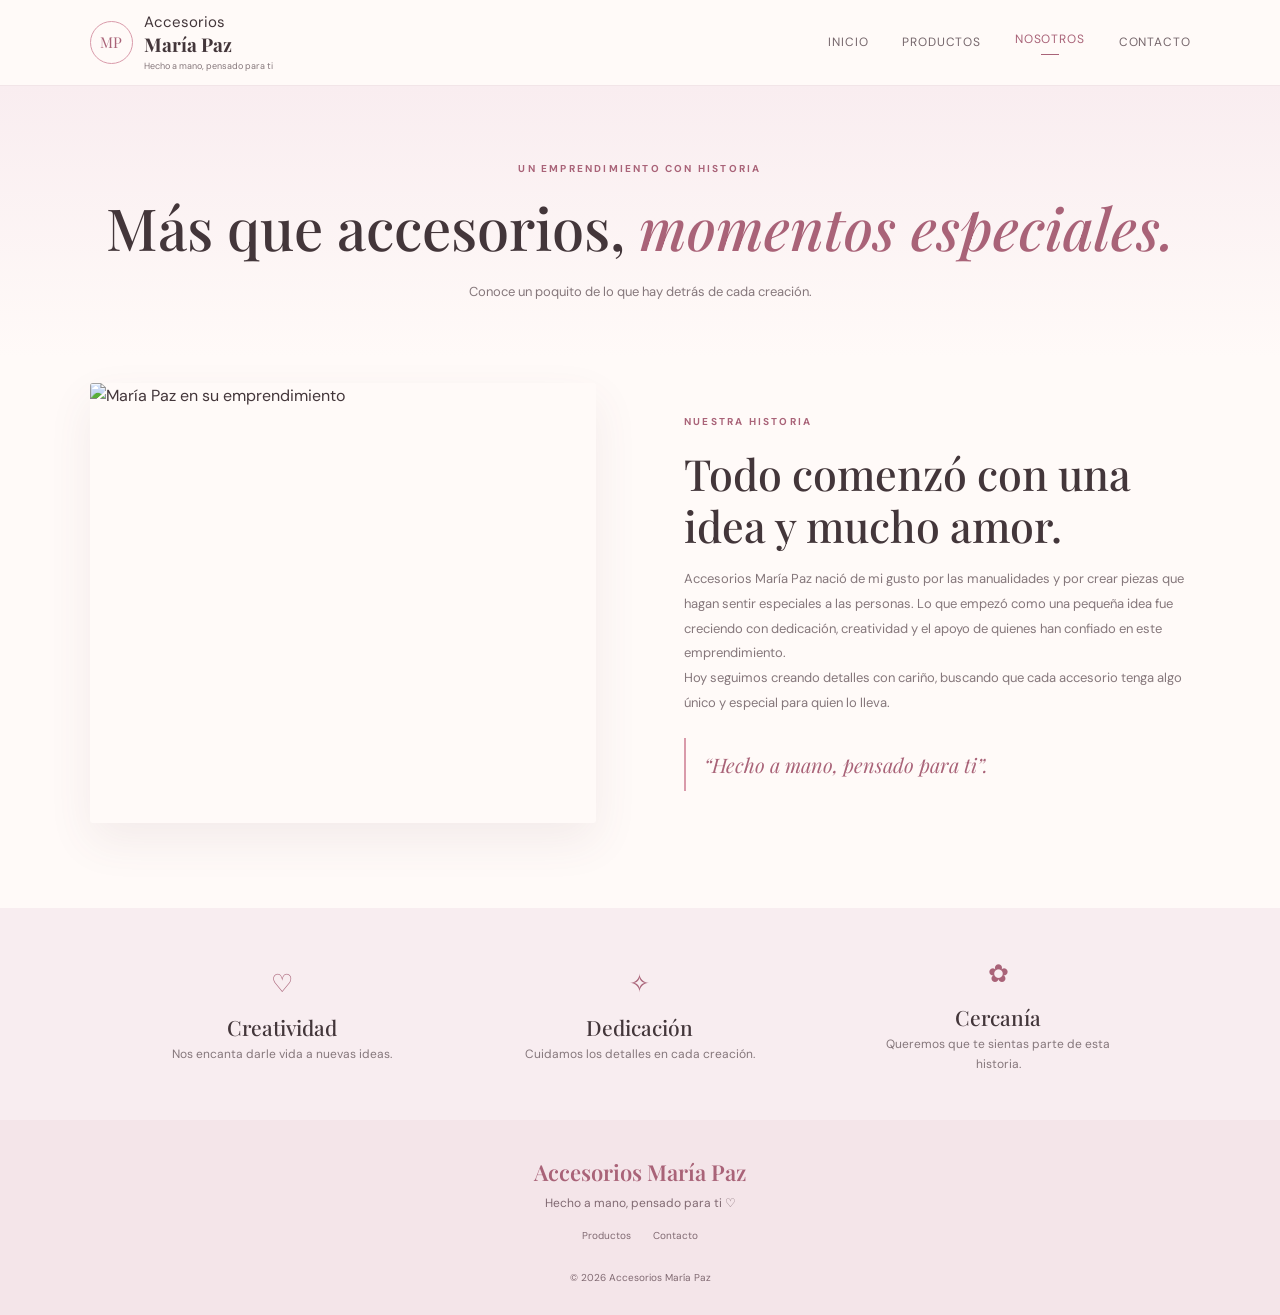
==== nosotros.html @ bb4d2afa "Primera Versión" ====
<!DOCTYPE html>
<html lang="es">
<head>
    <meta charset="UTF-8">
    <meta name="viewport" content="width=device-width, initial-scale=1.0">

    <title>Nosotros | Accesorios María Paz</title>

    <link rel="stylesheet" href="style.css">
    <script src="script.js" defer></script>
</head>
<body>

<header class="site-header">
    <a class="brand" href="index.html">
        <span class="brand-mark">MP</span>
        <span>
            Accesorios <strong>María Paz</strong>
            <small>Hecho a mano, pensado para ti</small>
        </span>
    </a>

    <button class="menu-toggle" aria-label="Abrir menú" aria-expanded="false">
        <span></span><span></span><span></span>
    </button>

    <nav class="main-nav">
        <a href="index.html">Inicio</a>
        <a href="productos.html">Productos</a>
        <a class="active" href="nosotros.html">Nosotros</a>
        <a href="contacto.html">Contacto</a>
    </nav>
</header>

<main>

    <section class="page-heading">
        <p class="eyebrow">UN EMPRENDIMIENTO CON HISTORIA</p>

        <h1>Más que accesorios,
            <em>momentos especiales.</em>
        </h1>

        <p>Conoce un poquito de lo que hay detrás de cada creación.</p>
    </section>

    <section class="story section-wrap">

        <div class="story-photo">
            <img src="imagenes/nosotros.jpeg"
                 alt="María Paz en su emprendimiento">
        </div>

        <div class="story-copy">
            <p class="eyebrow">NUESTRA HISTORIA</p>

            <h2>Todo comenzó con una idea y mucho amor.</h2>

            <p>
                Accesorios María Paz nació de mi gusto por las manualidades
                y por crear piezas que hagan sentir especiales a las personas.
                Lo que empezó como una pequeña idea fue creciendo con dedicación,
                creatividad y el apoyo de quienes han confiado en este emprendimiento.
            </p>

            <p>
                Hoy seguimos creando detalles con cariño, buscando que cada
                accesorio tenga algo único y especial para quien lo lleva.
            </p>

            <blockquote>
                “Hecho a mano, pensado para ti”.
            </blockquote>
        </div>

    </section>

    <section class="values">

        <div>
            <span>♡</span>
            <h3>Creatividad</h3>
            <p>Nos encanta darle vida a nuevas ideas.</p>
        </div>

        <div>
            <span>✧</span>
            <h3>Dedicación</h3>
            <p>Cuidamos los detalles en cada creación.</p>
        </div>

        <div>
            <span>✿</span>
            <h3>Cercanía</h3>
            <p>Queremos que te sientas parte de esta historia.</p>
        </div>

    </section>

</main>

<footer class="site-footer">
    <a class="footer-brand" href="index.html">
        Accesorios María Paz
    </a>

    <p>Hecho a mano, pensado para ti ♡</p>

    <div class="footer-links">
        <a href="productos.html">Productos</a>
        <a href="contacto.html">Contacto</a>
    </div>

    <small>© <span class="year"></span> Accesorios María Paz</small>
</footer>

</body>
</html>
---- style.css ----
/* =================================
   ESTILOS GENERALES
================================= */

@import url('https://fonts.googleapis.com/css2?family=DM+Sans:wght@400;500;600;700&family=Playfair+Display:ital,wght@0,500;0,600;1,500&display=swap');

:root {
    --pink: #d99aaa;
    --pink-dark: #a96378;
    --pink-light: #faeef1;
    --cream: #fffaf8;
    --ink: #43363a;
    --muted: #85777b;
    --white: #ffffff;
}

* {
    margin: 0;
    padding: 0;
    box-sizing: border-box;
}

html {
    scroll-behavior: smooth;
}

body {
    background: var(--cream);
    color: var(--ink);
    font-family: 'DM Sans', sans-serif;
    line-height: 1.65;
}

a {
    text-decoration: none;
    color: inherit;
}

img {
    max-width: 100%;
    display: block;
}

/* =================================
   ENCABEZADO Y MENÚ
================================= */

.site-header {
    min-height: 86px;
    padding: 0 7%;
    display: flex;
    align-items: center;
    justify-content: space-between;
    background: var(--cream);
    position: sticky;
    top: 0;
    z-index: 100;
    border-bottom: 1px solid #f2e5e8;
}

.brand {
    display: flex;
    align-items: center;
    gap: 11px;
    font-size: 15px;
}

.brand > span:last-child {
    display: flex;
    flex-direction: column;
    line-height: 1.3;
}

.brand strong {
    font-family: 'Playfair Display', serif;
    font-size: 19px;
}

.brand small {
    font-size: 9px;
    color: var(--muted);
    margin-top: 4px;
}

.brand-mark {
    width: 43px;
    height: 43px;
    border: 1px solid var(--pink);
    border-radius: 50%;
    display: grid;
    place-items: center;
    color: var(--pink-dark);
    font-family: 'Playfair Display', serif;
}

.main-nav {
    display: flex;
    gap: 34px;
    align-items: center;
}

.main-nav a {
    font-size: 12px;
    text-transform: uppercase;
    letter-spacing: .07em;
    color: #75666b;
    transition: .3s;
}

.main-nav a:hover,
.main-nav a.active {
    color: var(--pink-dark);
}

.main-nav a.active::after {
    content: '';
    display: block;
    width: 18px;
    height: 1px;
    background: var(--pink-dark);
    margin: 5px auto 0;
}

/* Botón menú móvil */

.menu-toggle {
    display: none;
    background: none;
    border: none;
    cursor: pointer;
    padding: 8px;
}

.menu-toggle span {
    display: block;
    width: 23px;
    height: 2px;
    background: var(--ink);
    margin: 5px;
}

/* =================================
   PÁGINA PRINCIPAL
================================= */

.hero {
    min-height: 590px;
    padding: 65px 9% 80px;
    display: grid;
    grid-template-columns: 1fr 1fr;
    align-items: center;
    gap: 7%;
    background: linear-gradient(
        115deg,
        #fffaf8 55%,
        #f8e9ed 55%
    );
    position: relative;
}

.hero-copy {
    max-width: 540px;
}

.eyebrow {
    font-size: 10px;
    letter-spacing: .22em;
    color: var(--pink-dark);
    font-weight: 700;
    margin-bottom: 17px;
}

.hero h1,
.page-heading h1 {
    font-family: 'Playfair Display', serif;
    font-size: clamp(42px, 5.3vw, 69px);
    font-weight: 500;
    line-height: 1.12;
    margin-bottom: 22px;
}

.hero h1 em,
.page-heading h1 em {
    color: var(--pink-dark);
}

.hero-text {
    color: var(--muted);
    max-width: 420px;
    font-size: 15px;
}

.hero-actions {
    display: flex;
    align-items: center;
    gap: 25px;
    margin-top: 32px;
}

/* Botones */

.btn {
    display: inline-flex;
    align-items: center;
    justify-content: center;
    padding: 14px 25px;
    min-height: 48px;
    border-radius: 3px;
    font-size: 11px;
    letter-spacing: .09em;
    text-transform: uppercase;
    cursor: pointer;
    border: none;
    transition: .3s;
}

.btn-primary {
    background: var(--pink-dark);
    color: white;
}

.btn-primary:hover {
    background: #8d4e63;
    transform: translateY(-3px);
}

.text-link {
    font-size: 12px;
    color: var(--pink-dark);
    border-bottom: 1px solid #d9a6b3;
    padding-bottom: 5px;
}

/* Imagen principal */

.hero-photo-wrap {
    position: relative;
    max-width: 480px;
    width: 100%;
    justify-self: center;
}

.hero-photo {
    width: 100%;
    height: 430px;
    object-fit: cover;
    border-radius: 48% 48% 4px 4px;
    box-shadow: 0 18px 45px rgba(112,72,83,.10);
}

.photo-note {
    position: absolute;
    bottom: 22px;
    left: -25px;
    background: white;
    padding: 12px 18px;
    box-shadow: 0 10px 25px #00000012;
    font-family: 'Playfair Display', serif;
    font-style: italic;
    color: var(--pink-dark);
}

/* =================================
   SECCIONES GENERALES
================================= */

.section-wrap {
    width: min(1120px, 86%);
    margin: auto;
}

.intro {
    text-align: center;
    padding: 85px 0 90px;
    max-width: 700px;
}

.intro h2,
.cta h2,
.story h2,
.contact-card h2 {
    font: 500 clamp(30px, 4vw, 43px)/1.2 'Playfair Display', serif;
    margin-bottom: 16px;
}

.intro > p:not(.eyebrow) {
    color: var(--muted);
    font-size: 14px;
    margin-bottom: 23px;
}

.feature-band {
    background: #f8edf0;
    padding: 50px 9%;
    display: grid;
    grid-template-columns: repeat(3, 1fr);
    gap: 35px;
    text-align: center;
}

.feature-band > div {
    max-width: 260px;
    margin: auto;
}

.feature-icon {
    font-size: 27px;
    color: var(--pink-dark);
}

.feature-band h3,
.values h3 {
    font: 500 21px 'Playfair Display', serif;
    margin: 9px 0 4px;
}

.feature-band p,
.values p {
    font-size: 12px;
    color: var(--muted);
}

.cta {
    text-align: center;
    padding: 85px 0 95px;
}

.cta h2 {
    margin-bottom: 25px;
}

/* =================================
   ENCABEZADOS DE PÁGINAS
================================= */

.page-heading {
    text-align: center;
    padding: 75px 20px 55px;
    background: linear-gradient(
        180deg,
        #f9edf0,
        transparent
    );
}

.page-heading h1 {
    font-size: clamp(38px, 5vw, 58px);
}

.page-heading > p:last-child {
    font-size: 13px;
    color: var(--muted);
    max-width: 550px;
    margin: auto;
}

/* =================================
   PRODUCTOS
================================= */

.products-grid {
    display: grid;
    grid-template-columns: repeat(3, 1fr);
    gap: 35px 25px;
    padding-top: 20px;
    padding-bottom: 55px;
}

.product-card {
    background: white;
    border: 1px solid #f1e6e8;
    transition: .3s;
}

.product-card:hover {
    transform: translateY(-5px);
    box-shadow: 0 18px 45px #70485315;
}

.product-image {
    position: relative;
    overflow: hidden;
    background: var(--pink-light);
    aspect-ratio: 1 / 1;
}

.product-image img {
    width: 100%;
    height: 100%;
    object-fit: cover;
    transition: .4s;
}

.product-card:hover img {
    transform: scale(1.05);
}

.product-tag {
    position: absolute;
    left: 13px;
    top: 13px;
    background: white;
    padding: 6px 10px;
    font-size: 9px;
    color: var(--pink-dark);
}

.product-info {
    padding: 18px 19px 21px;
}

.product-info h2 {
    font: 500 21px 'Playfair Display', serif;
    margin-bottom: 5px;
}

.product-info p {
    font-size: 12px;
    color: var(--muted);
    margin-bottom: 12px;
}

.product-info strong {
    font-size: 13px;
    color: var(--pink-dark);
}

/* =================================
   NOSOTROS
================================= */

.story {
    display: grid;
    grid-template-columns: 1fr 1fr;
    gap: 8%;
    align-items: center;
    padding-top: 25px;
    padding-bottom: 85px;
}

.story-photo img {
    width: 100%;
    height: 440px;
    object-fit: cover;
    border-radius: 3px;
    box-shadow: 0 18px 45px #70485315;
}

.story-copy > p:not(.eyebrow) {
    font-size: 13px;
    color: var(--muted);
    line-height: 1.9;
}

.story-copy blockquote {
    margin-top: 23px;
    padding: 13px 0 13px 18px;
    border-left: 2px solid var(--pink);
    font: italic 20px 'Playfair Display', serif;
    color: var(--pink-dark);
}

.values {
    background: #f8edf0;
    padding: 45px 9%;
    display: grid;
    grid-template-columns: repeat(3, 1fr);
    gap: 25px;
    text-align: center;
}

.values > div {
    max-width: 240px;
    margin: auto;
}

.values span {
    font-size: 25px;
    color: var(--pink-dark);
}

/* =================================
   CONTACTO
================================= */

.contact-layout {
    display: grid;
    grid-template-columns: .9fr 1.1fr;
    gap: 7%;
    padding-top: 20px;
    padding-bottom: 90px;
}

.contact-card,
.contact-form {
    background: white;
    padding: 35px;
    box-shadow: 0 18px 45px #70485312;
    border: 1px solid #f1e6e8;
}

.contact-card > p:not(.eyebrow) {
    font-size: 13px;
    color: var(--muted);
    margin-bottom: 28px;
}

.contact-line {
    display: flex;
    align-items: center;
    gap: 14px;
    padding: 14px 0;
    border-top: 1px solid #f2e8ea;
}

.contact-line > span:first-child {
    width: 40px;
    height: 40px;
    border-radius: 50%;
    display: grid;
    place-items: center;
    background: var(--pink-light);
    color: var(--pink-dark);
    font-size: 20px;
}

.contact-line span:last-child {
    display: flex;
    flex-direction: column;
}

.contact-line small {
    font-size: 10px;
    color: var(--muted);
}

.contact-line strong {
    font-size: 13px;
}

.contact-form {
    display: flex;
    flex-direction: column;
    gap: 10px;
}

.contact-form h2 {
    font: 500 29px 'Playfair Display', serif;
    margin-bottom: 10px;
}

.contact-form label {
    font-size: 11px;
    color: var(--pink-dark);
    margin-top: 5px;
}

.contact-form input,
.contact-form textarea {
    width: 100%;
    border: 1px solid #eadde1;
    background: #fffdfd;
    padding: 13px;
    font: 12px 'DM Sans', sans-serif;
    color: var(--ink);
    outline: none;
    border-radius: 2px;
}

.contact-form input:focus,
.contact-form textarea:focus {
    border-color: var(--pink);
}

.contact-form textarea {
    resize: vertical;
}

.contact-form .btn {
    margin-top: 10px;
}

.form-note {
    font-size: 10px;
    color: var(--muted);
}

/* =================================
   PIE DE PÁGINA
================================= */

.site-footer {
    background: #f4e5e9;
    text-align: center;
    padding: 37px 20px 25px;
    color: #806a72;
}

.footer-brand {
    font: 600 22px 'Playfair Display', serif;
    color: var(--pink-dark);
}

.site-footer p {
    font-size: 12px;
    margin: 5px 0 14px;
}

.footer-links {
    display: flex;
    justify-content: center;
    gap: 22px;
    margin: 12px 0 19px;
}

.footer-links a,
.site-footer small {
    font-size: 10px;
}

/* =================================
   RESPONSIVE: TABLETS
================================= */

@media (max-width: 800px) {

    .site-header {
        padding: 0 5%;
    }

    .menu-toggle {
        display: block;
    }

    .main-nav {
        display: none;
        position: absolute;
        top: 74px;
        left: 0;
        right: 0;
        background: var(--cream);
        padding: 20px 6%;
        flex-direction: column;
        align-items: flex-start;
        gap: 20px;
        border-bottom: 1px solid #f0e1e5;
    }

    .main-nav.open {
        display: flex;
    }

    .main-nav a.active::after {
        display: none;
    }

    .hero {
        grid-template-columns: 1fr;
        padding: 60px 8%;
        gap: 45px;
        background: linear-gradient(
            180deg,
            #fffaf8 60%,
            #f8e9ed 60%
        );
    }

    .hero-photo-wrap {
        width: 90%;
    }

    .products-grid {
        grid-template-columns: repeat(2, 1fr);
    }

    .story {
        gap: 35px;
    }

    .contact-layout {
        gap: 25px;
    }
}

/* =================================
   RESPONSIVE: CELULARES
================================= */

@media (max-width: 560px) {

    .site-header {
        min-height: 75px;
    }

    .brand strong {
        font-size: 17px;
    }

    .brand-mark {
        width: 39px;
        height: 39px;
    }

    .hero {
        padding: 48px 7% 65px;
    }

    .hero h1 {
        font-size: 43px;
    }

    .hero-text {
        font-size: 13px;
    }

    .hero-actions {
        align-items: flex-start;
        flex-direction: column;
        gap: 17px;
    }

    .hero-photo {
        height: 330px;
    }

    .intro {
        padding: 65px 0;
    }

    .feature-band,
    .values {
        grid-template-columns: 1fr;
        gap: 30px;
        padding: 42px 8%;
    }

    .page-heading {
        padding: 58px 7% 40px;
    }

    .products-grid {
        grid-template-columns: 1fr;
        width: 88%;
        gap: 22px;
    }

    .product-card {
        max-width: 420px;
        width: 100%;
        margin: auto;
    }

    .story {
        grid-template-columns: 1fr;
        padding-bottom: 60px;
    }

    .story-photo img {
        height: 330px;
    }

    .contact-layout {
        grid-template-columns: 1fr;
        padding-bottom: 60px;
    }

    .contact-card,
    .contact-form {
        padding: 25px;
    }

    .cta {
        padding: 65px 0;
    }

    .footer-links {
        gap: 17px;
    }
}
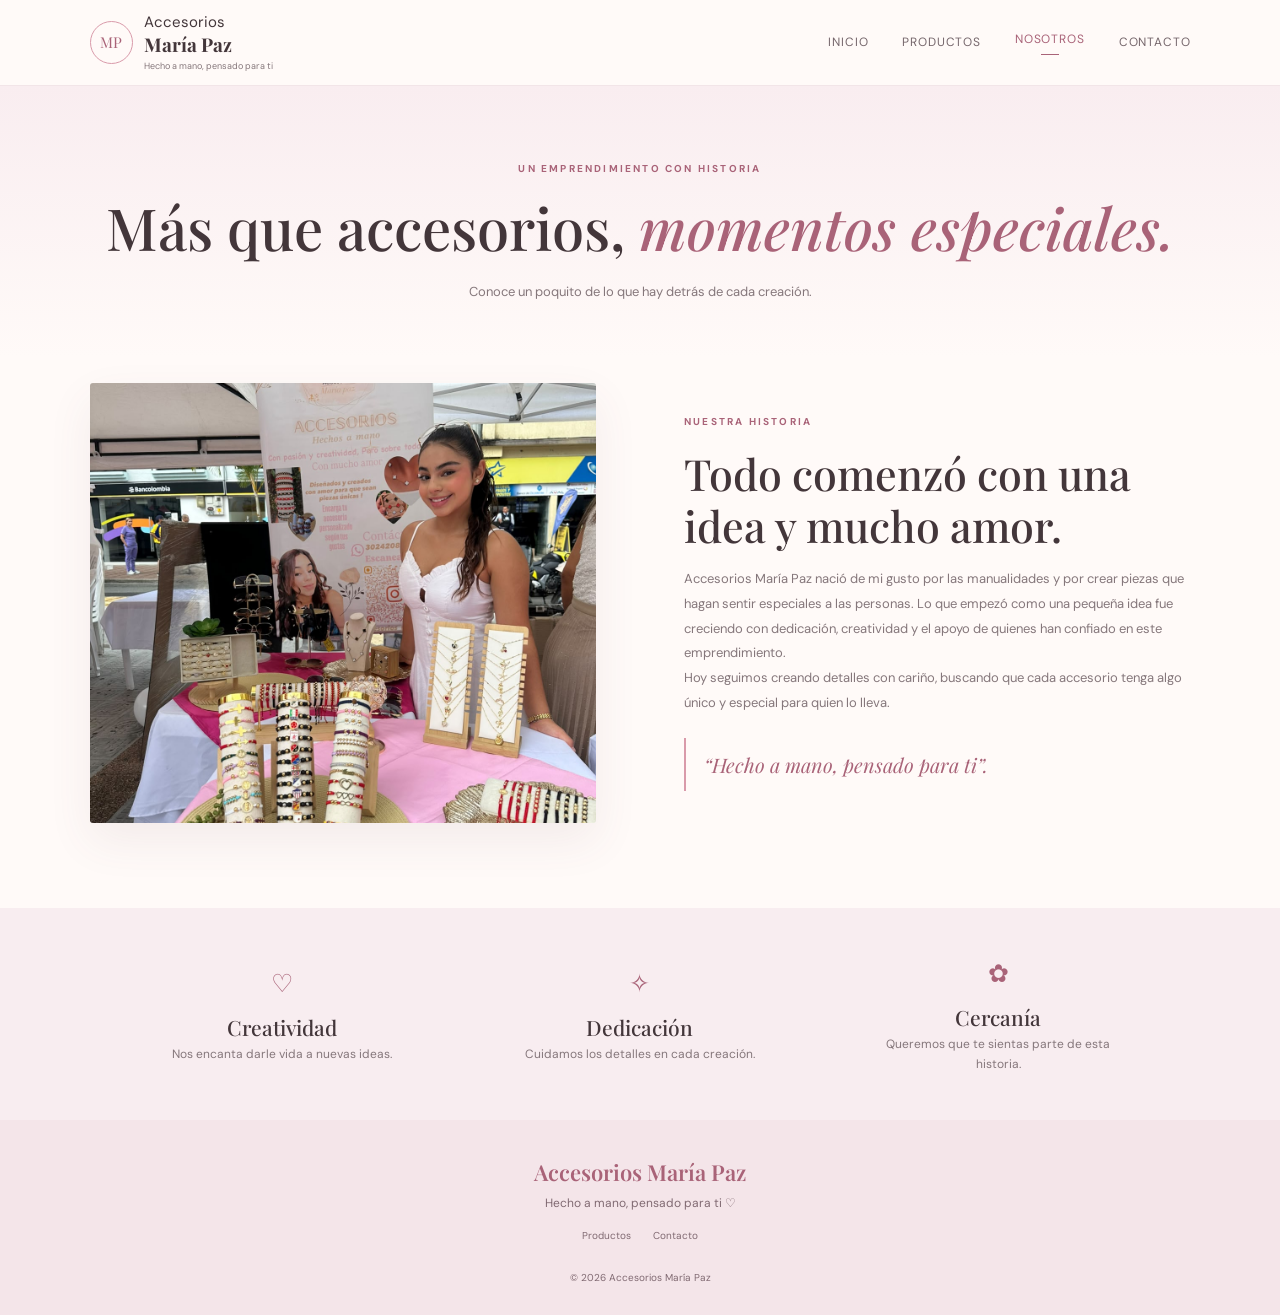
==== commit d4132b7e: "Update image source path in nosotros.html" ====
--- a/nosotros.html
+++ b/nosotros.html
@@ -47,7 +47,7 @@
     <section class="story section-wrap">
 
         <div class="story-photo">
-            <img src="imagenes/nosotros.jpeg"
+            <img src="assets/nosotros.jpeg"
                  alt="María Paz en su emprendimiento">
         </div>
 
@@ -115,4 +115,4 @@
 </footer>
 
 </body>
-</html>+</html>
